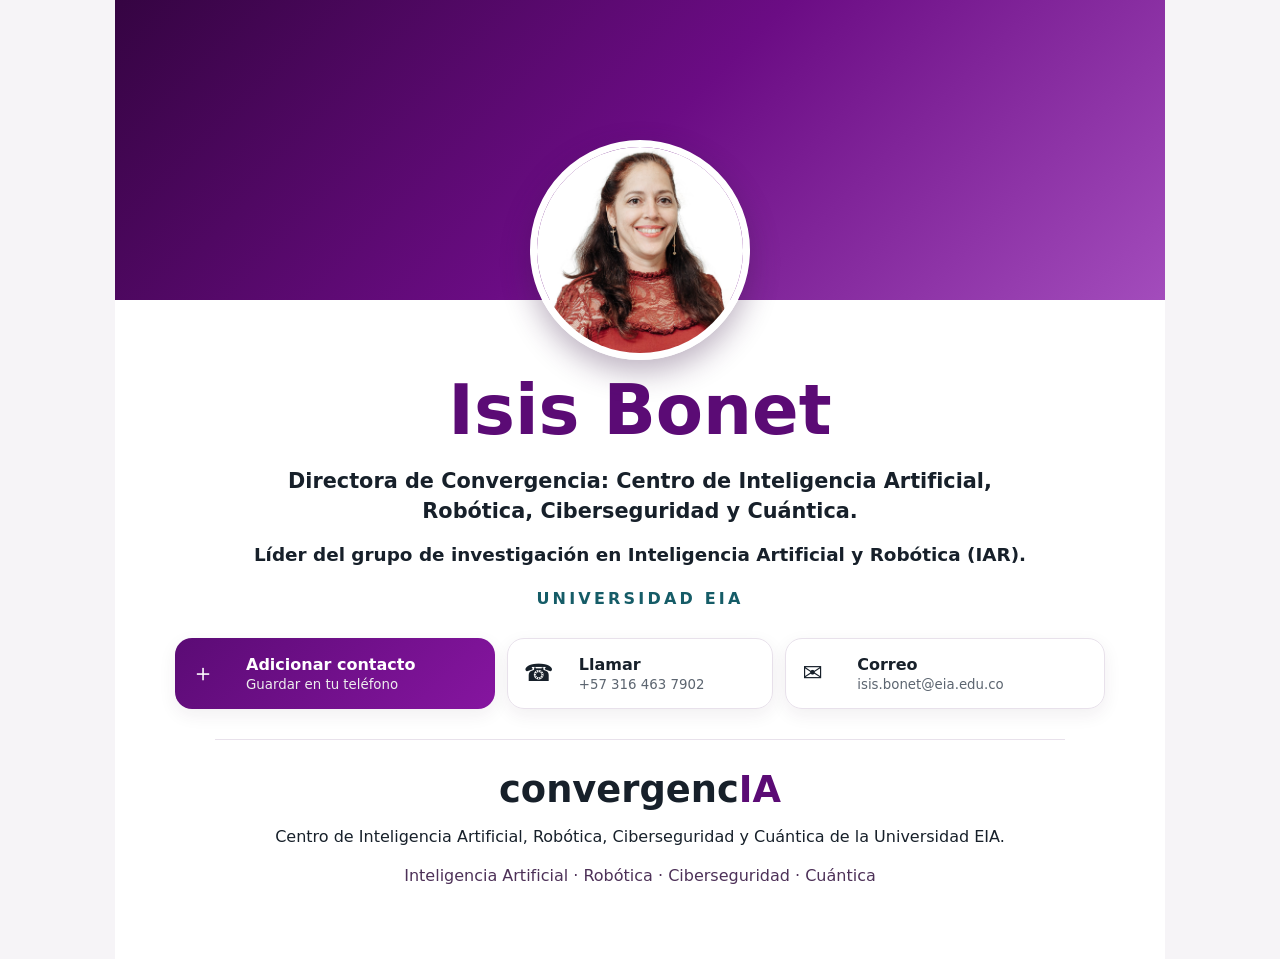
==== isis/index.html @ fcdd6025 "Add files via upload" ====
<!doctype html><html lang="es"><head><meta charset="utf-8"><meta name="viewport" content="width=device-width,initial-scale=1"><meta name="theme-color" content="#5b0b75"><title>Isis Bonet | Universidad EIA</title><link rel="stylesheet" href="style.css"></head><body><main class="page"><section class="hero"><img class="photo" src="isis-bonet.jpg" alt="Isis Bonet"></section><section class="content"><h1>Isis Bonet</h1><p class="role">Directora de Convergencia: Centro de Inteligencia Artificial, Robótica, Ciberseguridad y Cuántica.</p><p class="research">Líder del grupo de investigación en Inteligencia Artificial y Robótica (IAR).</p><div class="uni">UNIVERSIDAD EIA</div><div class="actions"><a class="action primary" href="isis-bonet.vcf" download><span class="icon">＋</span><span><strong>Adicionar contacto</strong><small>Guardar en tu teléfono</small></span></a><a class="action" href="tel:+573164637902"><span class="icon">☎</span><span><strong>Llamar</strong><small>+57 316 463 7902</small></span></a><a class="action" href="mailto:isis.bonet@eia.edu.co"><span class="icon">✉</span><span><strong>Correo</strong><small>isis.bonet@eia.edu.co</small></span></a></div><section class="brand"><h2>convergenc<span>IA</span></h2><p>Centro de Inteligencia Artificial, Robótica, Ciberseguridad y Cuántica de la Universidad EIA.</p><div class="areas">Inteligencia Artificial · Robótica · Ciberseguridad · Cuántica</div></section></section></main></body></html>
---- isis/style.css ----
*{box-sizing:border-box}body{margin:0;font-family:system-ui,-apple-system,Segoe UI,Arial;color:#17202a;background:#f6f4f7}.page{max-width:1050px;margin:auto;min-height:100vh;background:white;text-align:center}.hero{height:300px;position:relative;background:linear-gradient(135deg,#350442,#6b0c84 50%,#a34cbc);margin-bottom:70px}.photo{position:absolute;width:220px;height:220px;object-fit:cover;object-position:center 30%;border-radius:50%;border:7px solid white;left:50%;bottom:-60px;transform:translateX(-50%);box-shadow:0 12px 30px #3a174555}.content{padding:0 25px 40px}h1{font-size:clamp(2.6rem,7vw,4.3rem);color:#5b0b75;margin:0}.role,.research{max-width:800px;margin:16px auto;font-weight:650;line-height:1.45}.role{font-size:1.3rem}.research{font-size:1.15rem}.uni{margin:20px;font-weight:800;letter-spacing:.2em;color:#155c67}.actions{display:grid;grid-template-columns:1.2fr 1fr 1.2fr;gap:12px;max-width:930px;margin:30px auto}.action{display:flex;align-items:center;text-align:left;gap:13px;padding:16px;border:1px solid #e8e1eb;border-radius:17px;text-decoration:none;color:inherit;box-shadow:0 6px 18px #32173712}.primary{background:linear-gradient(135deg,#5b0b75,#8615a0);color:white;border:0}.icon{font-size:1.5rem;width:42px}.action strong,.action small{display:block}.action small{margin-top:3px;color:#5c6570}.primary small{color:#eee}.brand{border-top:1px solid #e8e1eb;max-width:850px;margin:30px auto 0;padding:28px}.brand h2{font-size:2.3rem;margin:0}.brand h2 span{color:#5b0b75}.areas{line-height:1.8;color:#4d3158}@media(max-width:700px){.hero{height:230px;margin-bottom:55px}.photo{width:170px;height:170px;bottom:-45px}.content{padding:0 14px 30px}.role{font-size:1rem}.research{font-size:.96rem}.uni{font-size:.85rem}.actions{grid-template-columns:1fr}.action{min-height:70px}}
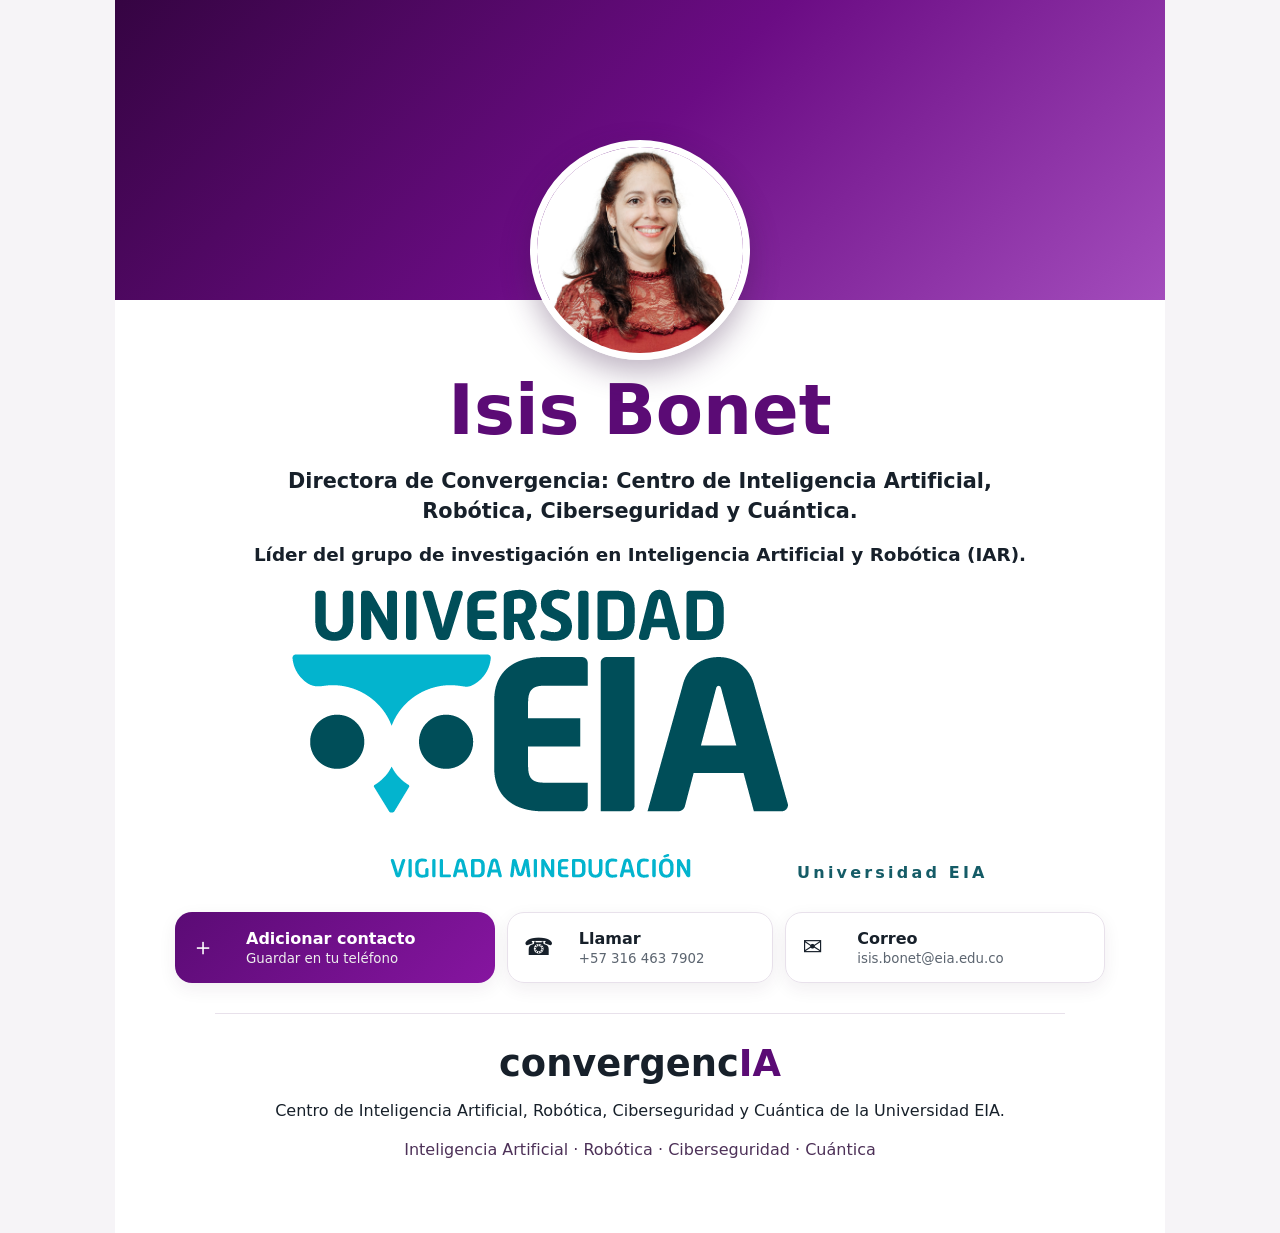
==== commit d829edcc: "Refactor index.html and add university logo Updated the HTML structure and added an image logo for U" ====
--- a/isis/index.html
+++ b/isis/index.html
@@ -1 +1,40 @@
-<!doctype html><html lang="es"><head><meta charset="utf-8"><meta name="viewport" content="width=device-width,initial-scale=1"><meta name="theme-color" content="#5b0b75"><title>Isis Bonet | Universidad EIA</title><link rel="stylesheet" href="style.css"></head><body><main class="page"><section class="hero"><img class="photo" src="isis-bonet.jpg" alt="Isis Bonet"></section><section class="content"><h1>Isis Bonet</h1><p class="role">Directora de Convergencia: Centro de Inteligencia Artificial, Robótica, Ciberseguridad y Cuántica.</p><p class="research">Líder del grupo de investigación en Inteligencia Artificial y Robótica (IAR).</p><div class="uni">UNIVERSIDAD EIA</div><div class="actions"><a class="action primary" href="isis-bonet.vcf" download><span class="icon">＋</span><span><strong>Adicionar contacto</strong><small>Guardar en tu teléfono</small></span></a><a class="action" href="tel:+573164637902"><span class="icon">☎</span><span><strong>Llamar</strong><small>+57 316 463 7902</small></span></a><a class="action" href="mailto:isis.bonet@eia.edu.co"><span class="icon">✉</span><span><strong>Correo</strong><small>isis.bonet@eia.edu.co</small></span></a></div><section class="brand"><h2>convergenc<span>IA</span></h2><p>Centro de Inteligencia Artificial, Robótica, Ciberseguridad y Cuántica de la Universidad EIA.</p><div class="areas">Inteligencia Artificial · Robótica · Ciberseguridad · Cuántica</div></section></section></main></body></html>+<!doctype html>
+<html lang="es">
+
+<head>
+    <meta charset="utf-8">
+    <meta name="viewport" content="width=device-width,initial-scale=1">
+    <meta name="theme-color" content="#5b0b75">
+    <title>Isis Bonet | Universidad EIA</title>
+    <link rel="stylesheet" href="style.css">
+</head>
+
+<body>
+    <main class="page">
+        <section class="hero"><img class="photo" src="isis-bonet.jpg" alt="Isis Bonet"></section>
+        <section class="content">
+            <h1>Isis Bonet</h1>
+            <p class="role">Directora de Convergencia: Centro de Inteligencia Artificial, Robótica, Ciberseguridad y
+                Cuántica.</p>
+            <p class="research">Líder del grupo de investigación en Inteligencia Artificial y Robótica (IAR).</p>
+            <div class="uni">
+                <img src="eia-logo.png" alt="Universidad EIA" class="eia-logo">
+                <span>Universidad EIA</span>
+            </div>
+            <div class="actions"><a class="action primary" href="isis-bonet.vcf" download><span
+                        class="icon">＋</span><span><strong>Adicionar contacto</strong><small>Guardar en tu
+                            teléfono</small></span></a><a class="action" href="tel:+573164637902"><span
+                        class="icon">☎</span><span><strong>Llamar</strong><small>+57 316 463 7902</small></span></a><a
+                    class="action" href="mailto:isis.bonet@eia.edu.co"><span
+                        class="icon">✉</span><span><strong>Correo</strong><small>isis.bonet@eia.edu.co</small></span></a>
+            </div>
+            <section class="brand">
+                <h2>convergenc<span>IA</span></h2>
+                <p>Centro de Inteligencia Artificial, Robótica, Ciberseguridad y Cuántica de la Universidad EIA.</p>
+                <div class="areas">Inteligencia Artificial · Robótica · Ciberseguridad · Cuántica</div>
+            </section>
+        </section>
+    </main>
+</body>
+
+</html>
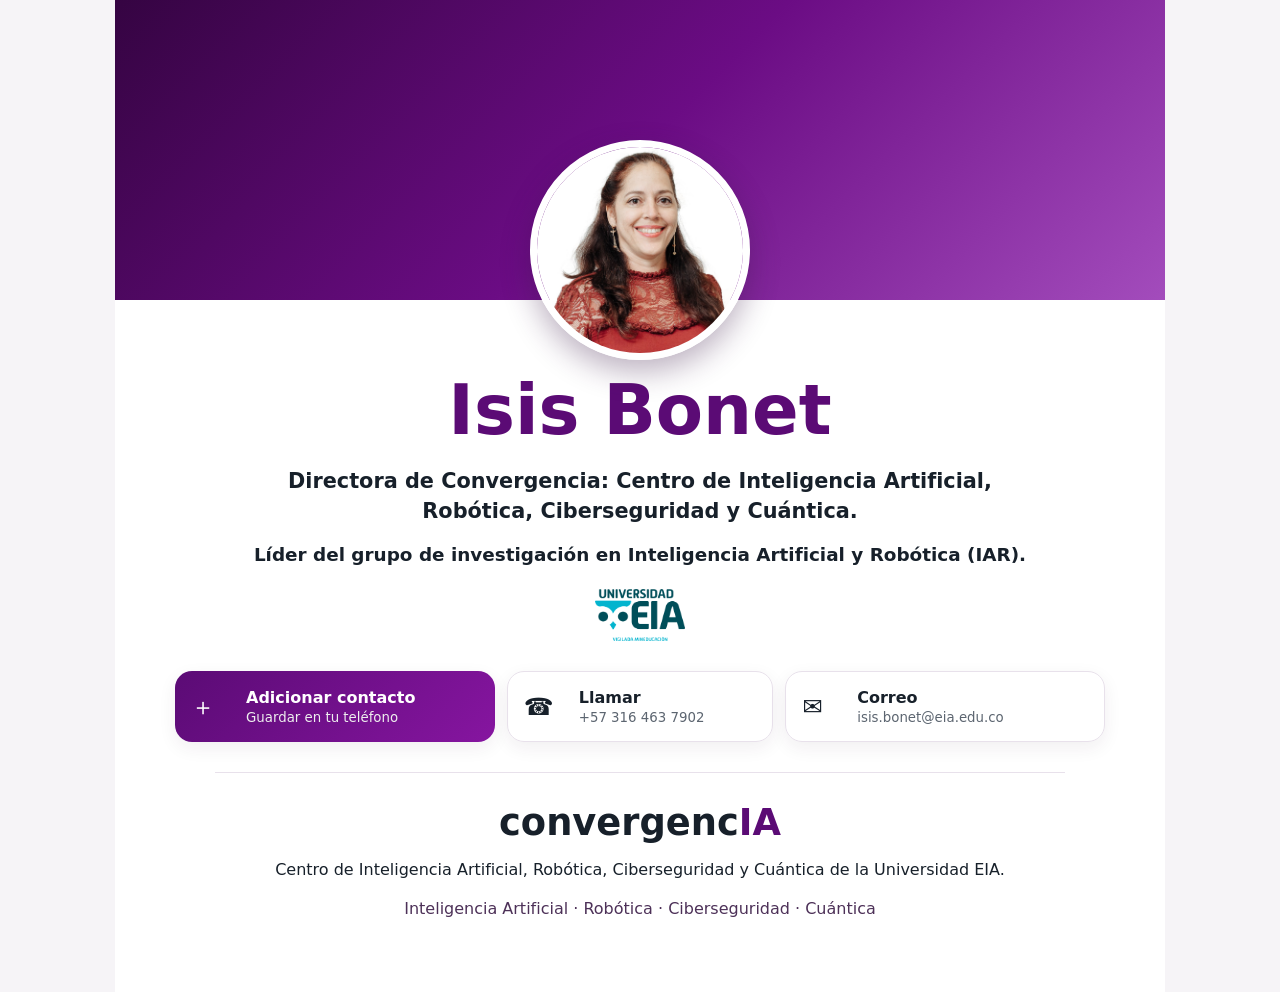
==== commit 5a115134: "Remove university name from index.html Removed the university name span from the HTML." ====
--- a/isis/index.html
+++ b/isis/index.html
@@ -19,7 +19,6 @@
             <p class="research">Líder del grupo de investigación en Inteligencia Artificial y Robótica (IAR).</p>
             <div class="uni">
                 <img src="eia-logo.png" alt="Universidad EIA" class="eia-logo">
-                <span>Universidad EIA</span>
             </div>
             <div class="actions"><a class="action primary" href="isis-bonet.vcf" download><span
                         class="icon">＋</span><span><strong>Adicionar contacto</strong><small>Guardar en tu
--- a/isis/style.css
+++ b/isis/style.css
@@ -1 +1,194 @@
-*{box-sizing:border-box}body{margin:0;font-family:system-ui,-apple-system,Segoe UI,Arial;color:#17202a;background:#f6f4f7}.page{max-width:1050px;margin:auto;min-height:100vh;background:white;text-align:center}.hero{height:300px;position:relative;background:linear-gradient(135deg,#350442,#6b0c84 50%,#a34cbc);margin-bottom:70px}.photo{position:absolute;width:220px;height:220px;object-fit:cover;object-position:center 30%;border-radius:50%;border:7px solid white;left:50%;bottom:-60px;transform:translateX(-50%);box-shadow:0 12px 30px #3a174555}.content{padding:0 25px 40px}h1{font-size:clamp(2.6rem,7vw,4.3rem);color:#5b0b75;margin:0}.role,.research{max-width:800px;margin:16px auto;font-weight:650;line-height:1.45}.role{font-size:1.3rem}.research{font-size:1.15rem}.uni{margin:20px;font-weight:800;letter-spacing:.2em;color:#155c67}.actions{display:grid;grid-template-columns:1.2fr 1fr 1.2fr;gap:12px;max-width:930px;margin:30px auto}.action{display:flex;align-items:center;text-align:left;gap:13px;padding:16px;border:1px solid #e8e1eb;border-radius:17px;text-decoration:none;color:inherit;box-shadow:0 6px 18px #32173712}.primary{background:linear-gradient(135deg,#5b0b75,#8615a0);color:white;border:0}.icon{font-size:1.5rem;width:42px}.action strong,.action small{display:block}.action small{margin-top:3px;color:#5c6570}.primary small{color:#eee}.brand{border-top:1px solid #e8e1eb;max-width:850px;margin:30px auto 0;padding:28px}.brand h2{font-size:2.3rem;margin:0}.brand h2 span{color:#5b0b75}.areas{line-height:1.8;color:#4d3158}@media(max-width:700px){.hero{height:230px;margin-bottom:55px}.photo{width:170px;height:170px;bottom:-45px}.content{padding:0 14px 30px}.role{font-size:1rem}.research{font-size:.96rem}.uni{font-size:.85rem}.actions{grid-template-columns:1fr}.action{min-height:70px}}+* {
+    box-sizing: border-box;
+}
+
+body {
+    margin: 0;
+    font-family: system-ui, -apple-system, "Segoe UI", Arial, sans-serif;
+    color: #17202a;
+    background: #f6f4f7;
+}
+
+.page {
+    max-width: 1050px;
+    margin: auto;
+    min-height: 100vh;
+    background: white;
+    text-align: center;
+}
+
+.hero {
+    height: 300px;
+    position: relative;
+    background: linear-gradient(135deg, #350442, #6b0c84 50%, #a34cbc);
+    margin-bottom: 70px;
+}
+
+.photo {
+    position: absolute;
+    width: 220px;
+    height: 220px;
+    object-fit: cover;
+    object-position: center 30%;
+    border-radius: 50%;
+    border: 7px solid white;
+    left: 50%;
+    bottom: -60px;
+    transform: translateX(-50%);
+    box-shadow: 0 12px 30px #3a174555;
+}
+
+.content {
+    padding: 0 25px 40px;
+}
+
+h1 {
+    font-size: clamp(2.6rem, 7vw, 4.3rem);
+    color: #5b0b75;
+    margin: 0;
+}
+
+.role,
+.research {
+    max-width: 800px;
+    margin: 16px auto;
+    font-weight: 650;
+    line-height: 1.45;
+}
+
+.role {
+    font-size: 1.3rem;
+}
+
+.research {
+    font-size: 1.15rem;
+}
+
+.uni {
+    margin: 20px;
+    display: flex;
+    align-items: center;
+    justify-content: center;
+    gap: 14px;
+    font-weight: 800;
+    letter-spacing: .2em;
+    color: #155c67;
+    text-transform: uppercase;
+}
+
+.eia-logo {
+    width: 90px;
+    height: auto;
+    display: block;
+}
+
+.actions {
+    display: grid;
+    grid-template-columns: 1.2fr 1fr 1.2fr;
+    gap: 12px;
+    max-width: 930px;
+    margin: 30px auto;
+}
+
+.action {
+    display: flex;
+    align-items: center;
+    text-align: left;
+    gap: 13px;
+    padding: 16px;
+    border: 1px solid #e8e1eb;
+    border-radius: 17px;
+    text-decoration: none;
+    color: inherit;
+    box-shadow: 0 6px 18px #32173712;
+}
+
+.primary {
+    background: linear-gradient(135deg, #5b0b75, #8615a0);
+    color: white;
+    border: 0;
+}
+
+.icon {
+    font-size: 1.5rem;
+    width: 42px;
+}
+
+.action strong,
+.action small {
+    display: block;
+}
+
+.action small {
+    margin-top: 3px;
+    color: #5c6570;
+}
+
+.primary small {
+    color: #eee;
+}
+
+.brand {
+    border-top: 1px solid #e8e1eb;
+    max-width: 850px;
+    margin: 30px auto 0;
+    padding: 28px;
+}
+
+.brand h2 {
+    font-size: 2.3rem;
+    margin: 0;
+}
+
+.brand h2 span {
+    color: #5b0b75;
+}
+
+.areas {
+    line-height: 1.8;
+    color: #4d3158;
+}
+
+@media (max-width: 700px) {
+    .hero {
+        height: 230px;
+        margin-bottom: 55px;
+    }
+
+    .photo {
+        width: 170px;
+        height: 170px;
+        bottom: -45px;
+    }
+
+    .content {
+        padding: 0 14px 30px;
+    }
+
+    .role {
+        font-size: 1rem;
+    }
+
+    .research {
+        font-size: .96rem;
+    }
+
+    .uni {
+        margin: 18px 8px 22px;
+        gap: 10px;
+        font-size: .85rem;
+        letter-spacing: .12em;
+    }
+
+    .eia-logo {
+        width: 72px;
+    }
+
+    .actions {
+        grid-template-columns: 1fr;
+    }
+
+    .action {
+        min-height: 70px;
+    }
+}
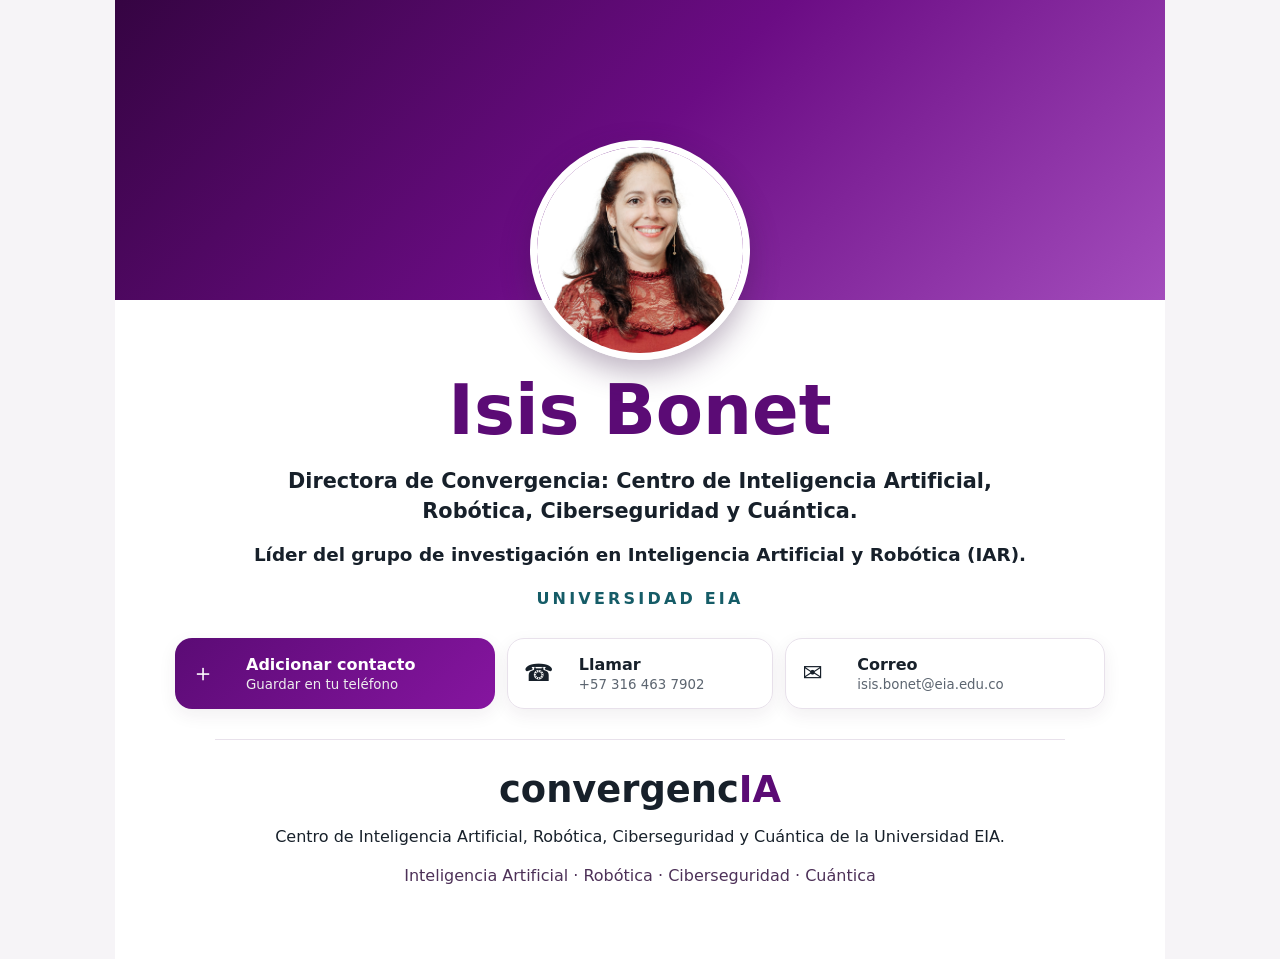
==== commit bcd91401: "Replace image with span for Universidad EIA Replaced image with a span element for Universidad EIA." ====
--- a/isis/index.html
+++ b/isis/index.html
@@ -18,7 +18,7 @@
                 Cuántica.</p>
             <p class="research">Líder del grupo de investigación en Inteligencia Artificial y Robótica (IAR).</p>
             <div class="uni">
-                <img src="eia-logo.png" alt="Universidad EIA" class="eia-logo">
+                <span>Universidad EIA</span>
             </div>
             <div class="actions"><a class="action primary" href="isis-bonet.vcf" download><span
                         class="icon">＋</span><span><strong>Adicionar contacto</strong><small>Guardar en tu
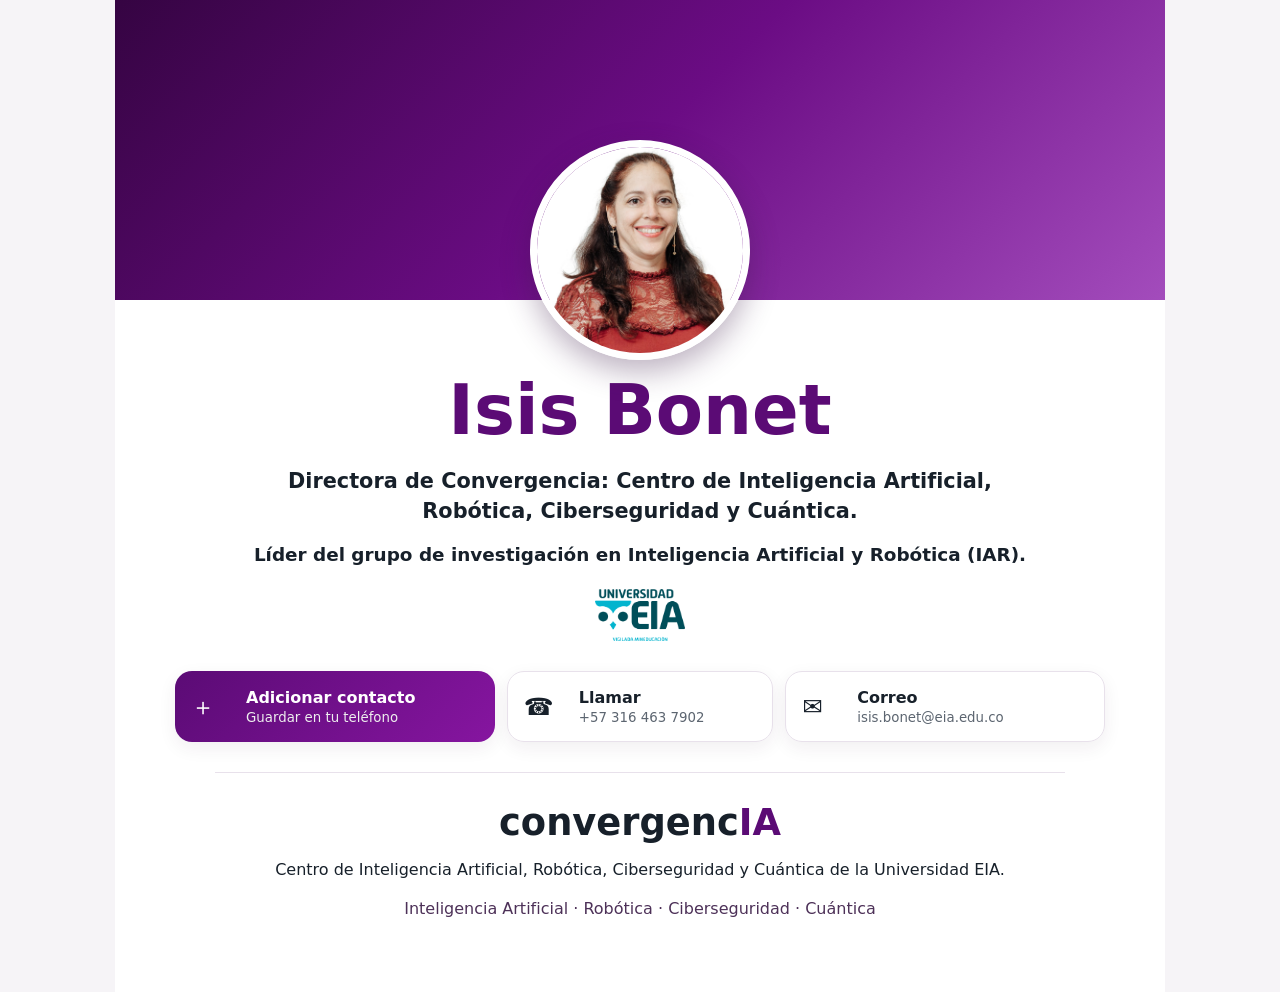
==== commit 0a55e7bf: "Update index.html" ====
--- a/isis/index.html
+++ b/isis/index.html
@@ -18,7 +18,7 @@
                 Cuántica.</p>
             <p class="research">Líder del grupo de investigación en Inteligencia Artificial y Robótica (IAR).</p>
             <div class="uni">
-                <span>Universidad EIA</span>
+                <img src="eia-logo.png" alt="Universidad EIA" class="eia-logo">
             </div>
             <div class="actions"><a class="action primary" href="isis-bonet.vcf" download><span
                         class="icon">＋</span><span><strong>Adicionar contacto</strong><small>Guardar en tu
